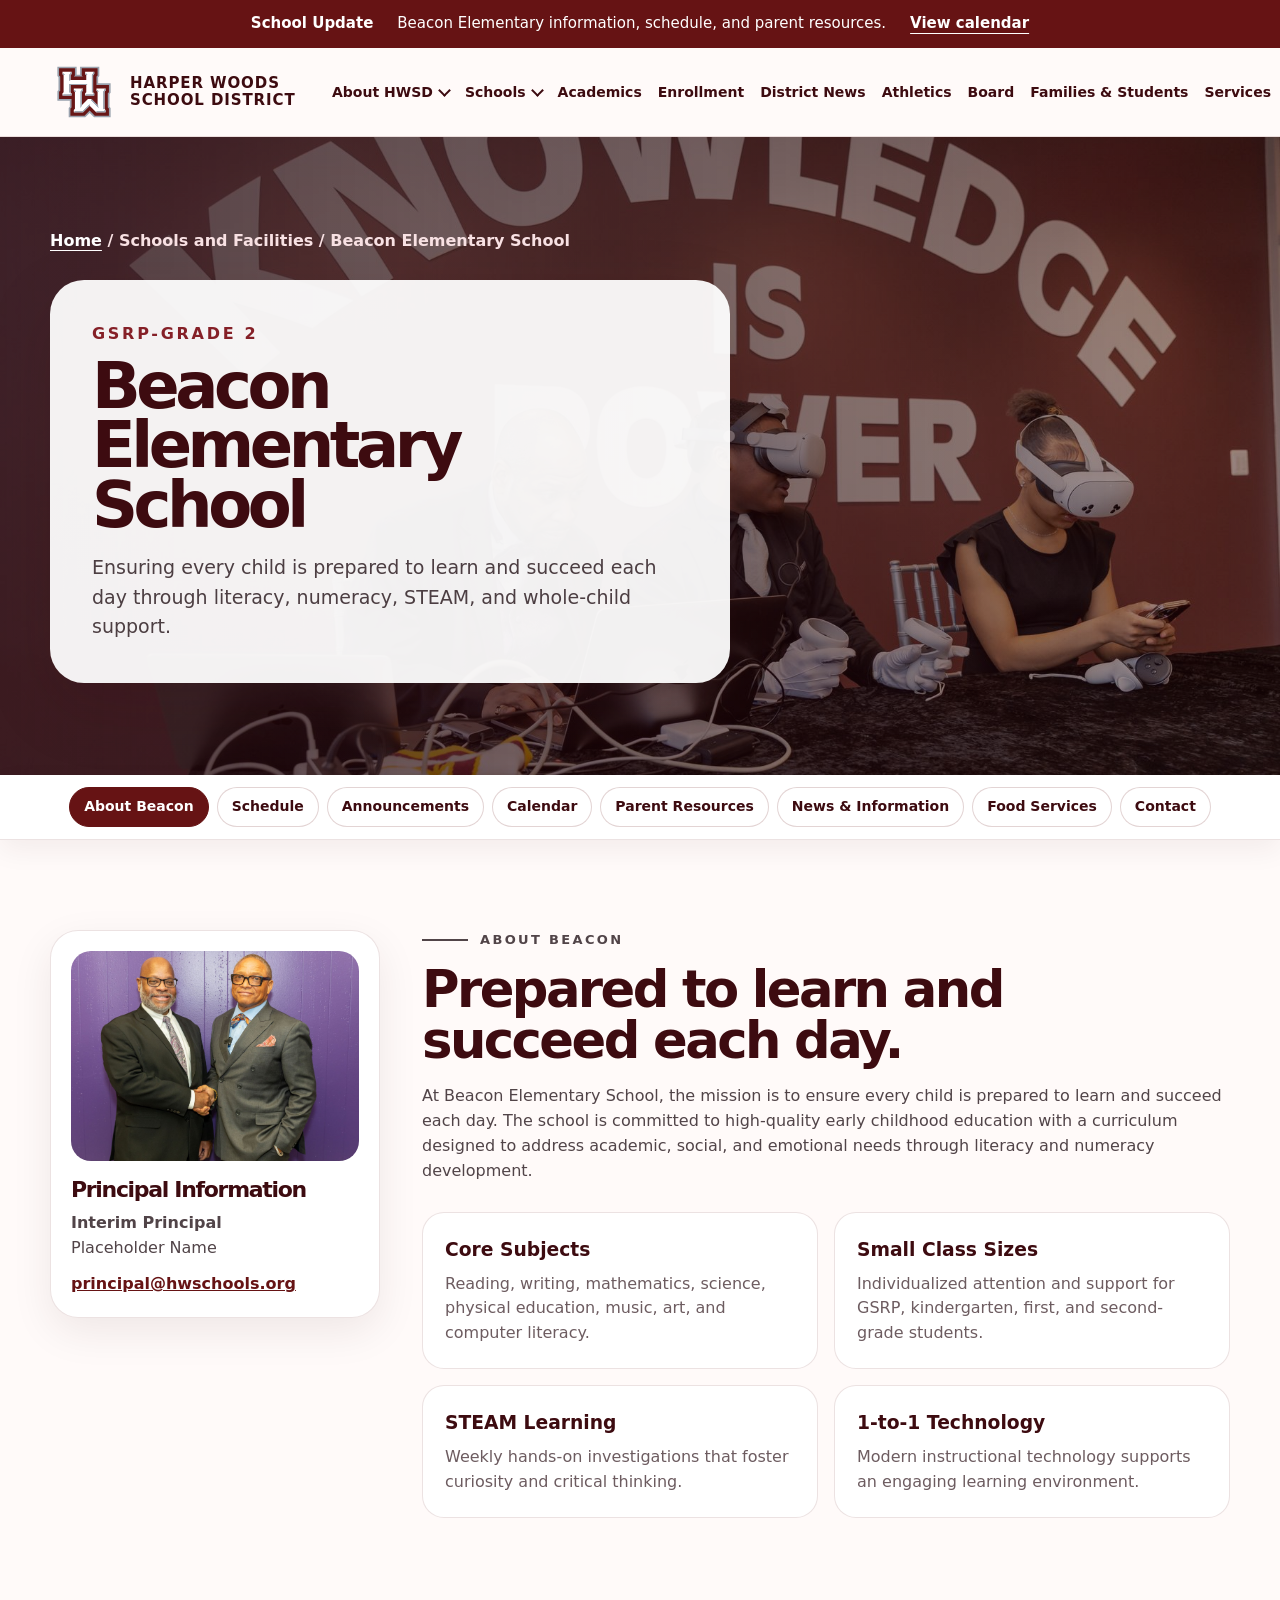
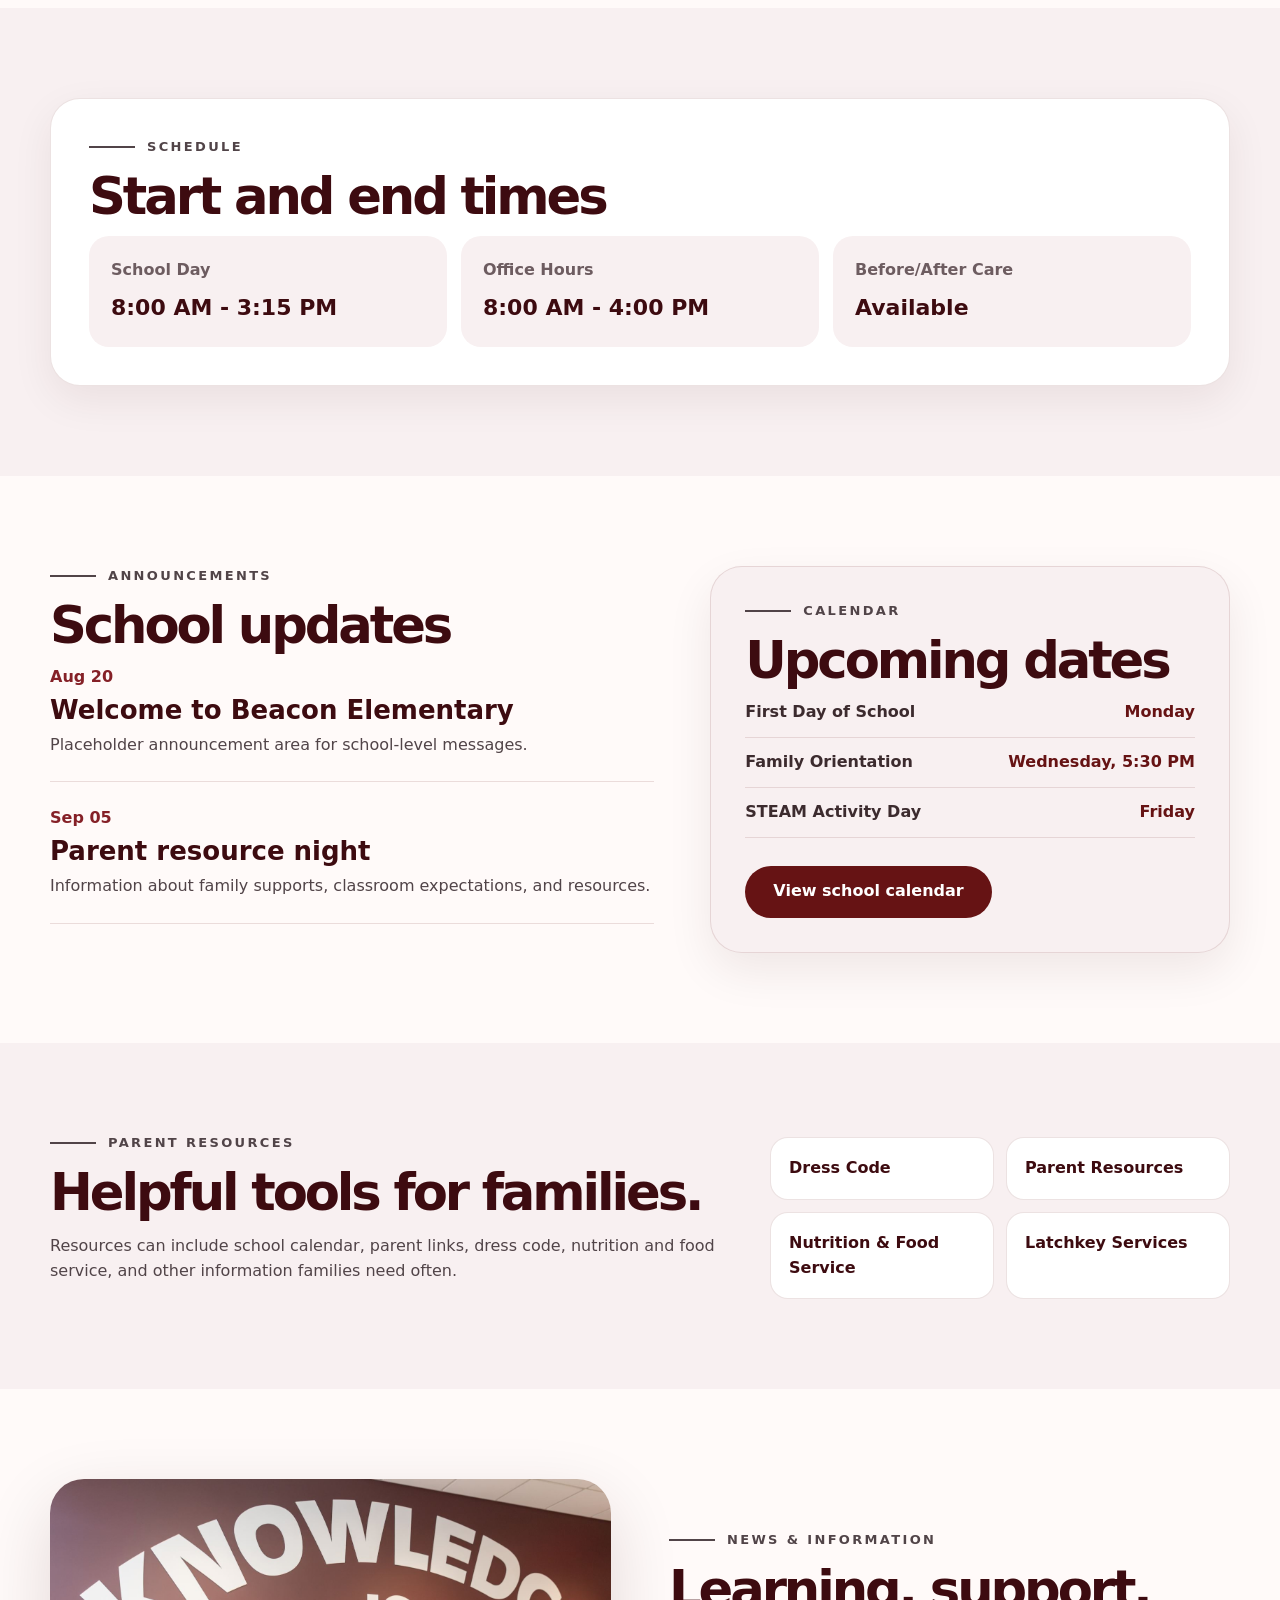
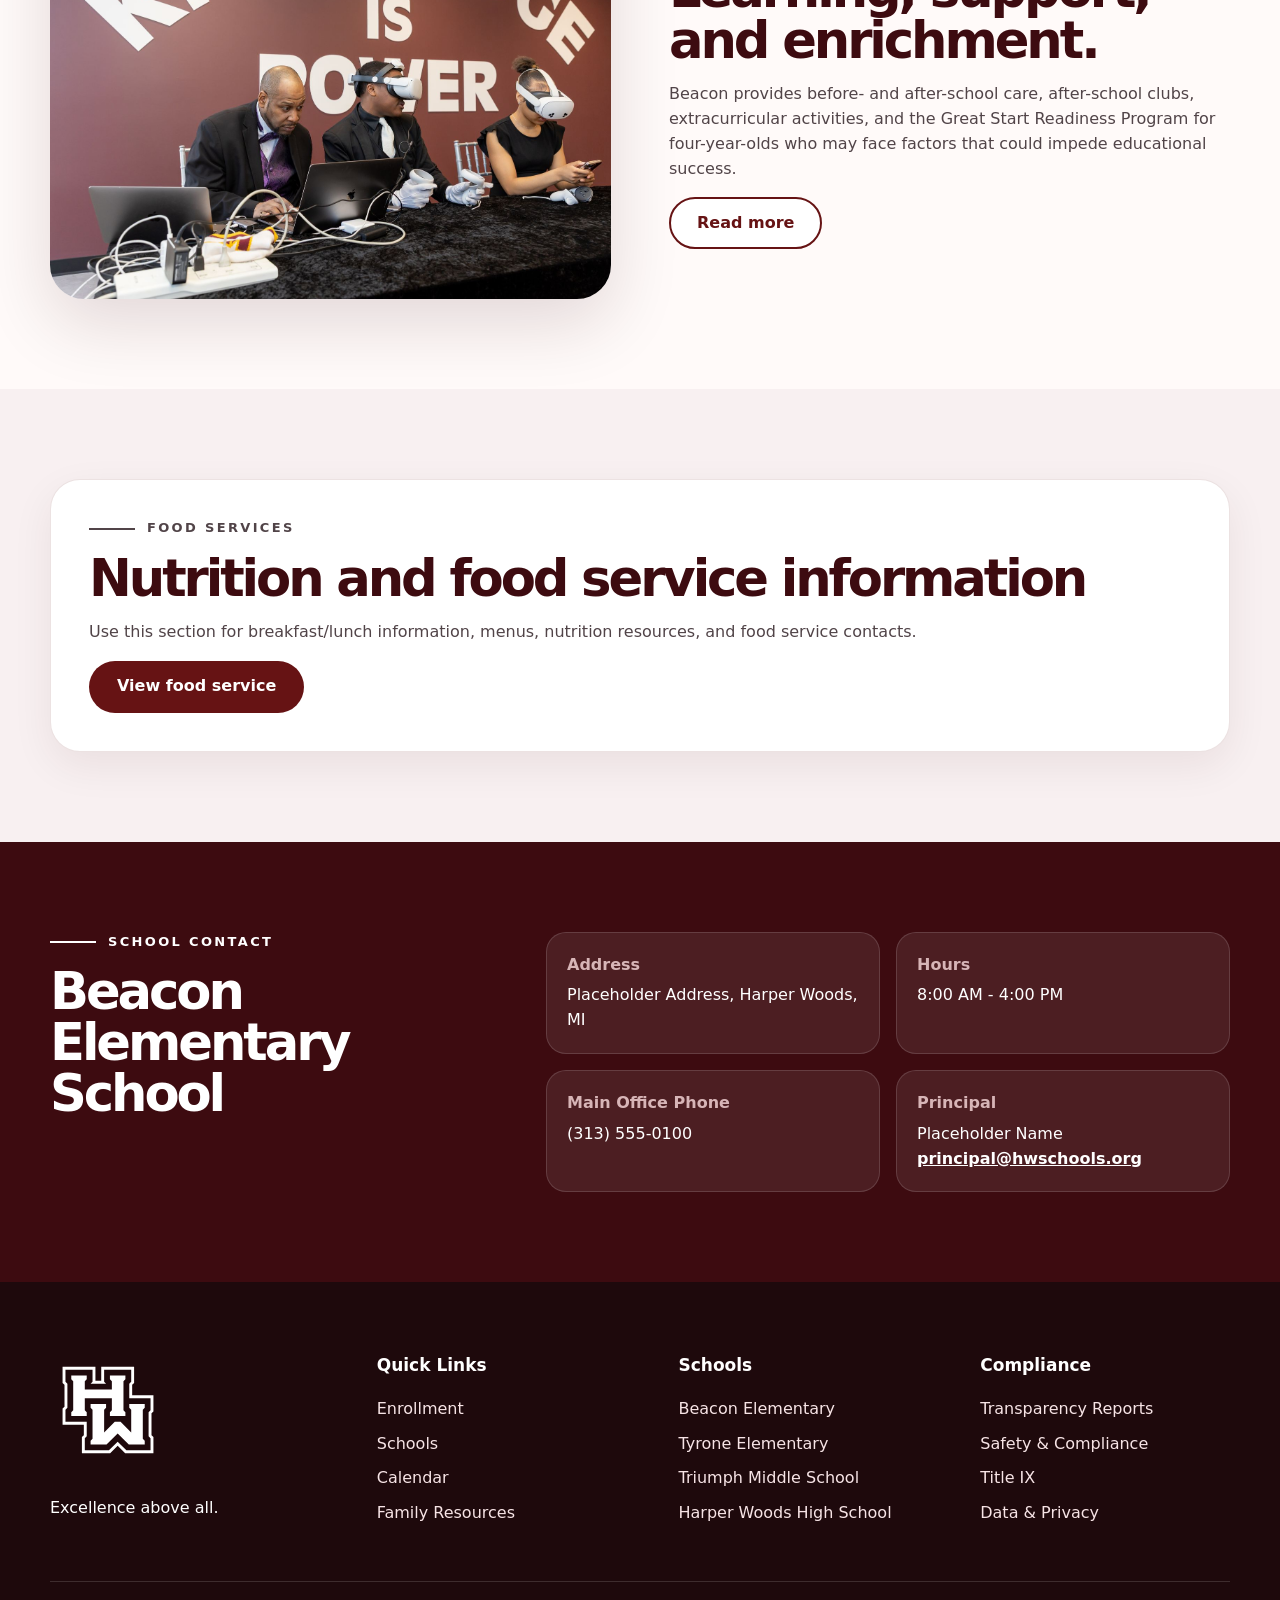
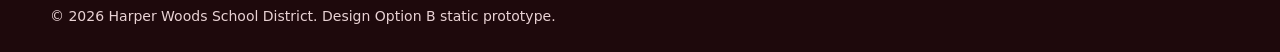
==== school.html @ b2229d59 "Add files via upload" ====
<!doctype html>
<html lang="en">
<head>
  <meta charset="utf-8">
  <meta name="viewport" content="width=device-width, initial-scale=1">
  <title>Beacon Elementary School | Design Option B</title>
  <meta name="description" content="Reusable school detail page design option B for Harper Woods School District.">
  <link rel="stylesheet" href="assets/css/style.css">
</head>
<body>
  <a class="skip-link" href="#main">Skip to content</a>

  <div class="top-strip" role="banner">
    <div class="container top-strip__inner">
      <strong>School Update</strong>
      <span>Beacon Elementary information, schedule, and parent resources.</span>
      <a href="#calendar">View calendar</a>
    </div>
  </div>

  <header class="site-header" data-header>
    <div class="container header-shell">
      <a class="brand" href="index.html" aria-label="Harper Woods School District home">
        <img src="assets/images/hw-logo-full.svg" alt="Harper Woods logo">
        <span>Harper Woods<br>School District</span>
      </a>
      <button class="nav-toggle" type="button" aria-label="Open menu" aria-expanded="false" aria-controls="primary-nav">
        <span></span><span></span><span></span>
      </button>
      <nav class="primary-nav" id="primary-nav" aria-label="Primary navigation">
        <ul>
          <li class="has-menu"><a href="index.html#about">About HWSD <span class="chevron" aria-hidden="true"></span></a></li>
          <li class="has-menu"><a href="index.html#schools">Schools <span class="chevron" aria-hidden="true"></span></a></li>
          <li><a href="index.html#academics">Academics</a></li>
          <li><a href="index.html#enrollment">Enrollment</a></li>
          <li><a href="index.html#news">District News</a></li>
          <li><a href="index.html#student-life">Athletics</a></li>
          <li><a href="index.html#board">Board</a></li>
          <li><a href="index.html#families">Families & Students</a></li>
          <li><a href="index.html#support">Services</a></li>
          <li><a href="index.html#careers">Careers/HR</a></li>
        </ul>
      </nav>
    </div>
  </header>

  <main id="main">
    <section class="school-hero-b">
      <div class="school-hero-b__image" aria-hidden="true"></div>
      <div class="container school-hero-b__content">
        <p class="breadcrumb"><a href="index.html">Home</a> / Schools and Facilities / Beacon Elementary School</p>
        <div class="school-title-card">
          <span>GSRP-Grade 2</span>
          <h1>Beacon Elementary School</h1>
          <p>Ensuring every child is prepared to learn and succeed each day through literacy, numeracy, STEAM, and whole-child support.</p>
        </div>
      </div>
    </section>

    <nav class="school-nav-b" aria-label="Beacon page navigation">
      <div class="container school-nav-b__inner">
        <a class="is-active" href="#about-school">About Beacon</a>
        <a href="#schedule">Schedule</a>
        <a href="#announcements">Announcements</a>
        <a href="#calendar">Calendar</a>
        <a href="#parents">Parent Resources</a>
        <a href="#news-info">News & Information</a>
        <a href="#food">Food Services</a>
        <a href="#contact">Contact</a>
      </div>
    </nav>

    <section class="section" id="about-school">
      <div class="container school-layout">
        <aside class="principal-card">
          <img src="assets/images/leadership-photo.jpg" alt="School leadership placeholder">
          <h2>Principal Information</h2>
          <p><strong>Interim Principal</strong><br>Placeholder Name</p>
          <a href="mailto:principal@hwschools.org">principal@hwschools.org</a>
        </aside>
        <div class="school-content">
          <p class="eyebrow">About Beacon</p>
          <h2>Prepared to learn and succeed each day.</h2>
          <p>At Beacon Elementary School, the mission is to ensure every child is prepared to learn and succeed each day. The school is committed to high-quality early childhood education with a curriculum designed to address academic, social, and emotional needs through literacy and numeracy development.</p>
          <div class="feature-grid compact">
            <article><h3>Core Subjects</h3><p>Reading, writing, mathematics, science, physical education, music, art, and computer literacy.</p></article>
            <article><h3>Small Class Sizes</h3><p>Individualized attention and support for GSRP, kindergarten, first, and second-grade students.</p></article>
            <article><h3>STEAM Learning</h3><p>Weekly hands-on investigations that foster curiosity and critical thinking.</p></article>
            <article><h3>1-to-1 Technology</h3><p>Modern instructional technology supports an engaging learning environment.</p></article>
          </div>
        </div>
      </div>
    </section>

    <section class="section section-tint" id="schedule">
      <div class="container school-section-card">
        <p class="eyebrow">Schedule</p>
        <h2>Start and end times</h2>
        <div class="schedule-grid">
          <article><span>School Day</span><strong>8:00 AM - 3:15 PM</strong></article>
          <article><span>Office Hours</span><strong>8:00 AM - 4:00 PM</strong></article>
          <article><span>Before/After Care</span><strong>Available</strong></article>
        </div>
      </div>
    </section>

    <section class="section" id="announcements">
      <div class="container news-events__grid">
        <div>
          <p class="eyebrow">Announcements</p>
          <h2>School updates</h2>
          <article class="news-item"><time>Aug 20</time><h3>Welcome to Beacon Elementary</h3><p>Placeholder announcement area for school-level messages.</p></article>
          <article class="news-item"><time>Sep 05</time><h3>Parent resource night</h3><p>Information about family supports, classroom expectations, and resources.</p></article>
        </div>
        <div class="event-panel" id="calendar">
          <p class="eyebrow">Calendar</p>
          <h2>Upcoming dates</h2>
          <ul class="event-list">
            <li><span>First Day of School</span><strong>Monday</strong></li>
            <li><span>Family Orientation</span><strong>Wednesday, 5:30 PM</strong></li>
            <li><span>STEAM Activity Day</span><strong>Friday</strong></li>
          </ul>
          <a class="btn btn-primary" href="#">View school calendar</a>
        </div>
      </div>
    </section>

    <section class="section section-tint" id="parents">
      <div class="container split-head">
        <div>
          <p class="eyebrow">Parent Resources</p>
          <h2>Helpful tools for families.</h2>
          <p>Resources can include school calendar, parent links, dress code, nutrition and food service, and other information families need often.</p>
        </div>
        <div class="resource-list">
          <a href="#">Dress Code</a>
          <a href="#">Parent Resources</a>
          <a href="#">Nutrition & Food Service</a>
          <a href="#">Latchkey Services</a>
        </div>
      </div>
    </section>

    <section class="section" id="news-info">
      <div class="container two-col">
        <img class="rounded-img" src="assets/images/knowledge-classroom.jpg" alt="Beacon classroom technology activity">
        <div>
          <p class="eyebrow">News & Information</p>
          <h2>Learning, support, and enrichment.</h2>
          <p>Beacon provides before- and after-school care, after-school clubs, extracurricular activities, and the Great Start Readiness Program for four-year-olds who may face factors that could impede educational success.</p>
          <a class="btn btn-outline" href="#">Read more</a>
        </div>
      </div>
    </section>

    <section class="section section-tint" id="food">
      <div class="container school-section-card">
        <p class="eyebrow">Food Services</p>
        <h2>Nutrition and food service information</h2>
        <p>Use this section for breakfast/lunch information, menus, nutrition resources, and food service contacts.</p>
        <a class="btn btn-primary" href="#">View food service</a>
      </div>
    </section>

    <section class="section contact-band" id="contact">
      <div class="container contact-band__inner">
        <div>
          <p class="eyebrow">School Contact</p>
          <h2>Beacon Elementary School</h2>
        </div>
        <dl class="contact-grid">
          <div><dt>Address</dt><dd>Placeholder Address, Harper Woods, MI</dd></div>
          <div><dt>Hours</dt><dd>8:00 AM - 4:00 PM</dd></div>
          <div><dt>Main Office Phone</dt><dd>(313) 555-0100</dd></div>
          <div><dt>Principal</dt><dd>Placeholder Name<br><a href="mailto:principal@hwschools.org">principal@hwschools.org</a></dd></div>
        </dl>
      </div>
    </section>
  </main>

  <footer class="site-footer" id="footer">
    <div class="container footer-grid">
      <div>
        <img src="assets/images/hw-logo-white.svg" alt="Harper Woods logo">
        <p>Excellence above all.</p>
      </div>
      <nav aria-label="Footer quick links"><h2>Quick Links</h2><a href="index.html#enrollment">Enrollment</a><a href="index.html#schools">Schools</a><a href="index.html#events">Calendar</a><a href="index.html#families">Family Resources</a></nav>
      <nav aria-label="Footer schools"><h2>Schools</h2><a href="school.html">Beacon Elementary</a><a href="school.html">Tyrone Elementary</a><a href="school.html">Triumph Middle School</a><a href="school.html">Harper Woods High School</a></nav>
      <nav aria-label="Footer compliance"><h2>Compliance</h2><a href="#">Transparency Reports</a><a href="#">Safety & Compliance</a><a href="#">Title IX</a><a href="#">Data & Privacy</a></nav>
    </div>
    <div class="container footer-bottom">© 2026 Harper Woods School District. Design Option B static prototype.</div>
  </footer>

  <script src="assets/js/main.js"></script>
</body>
</html>
---- assets/css/style.css ----
:root{
  --maroon:#661314;
  --maroon-dark:#3d0b10;
  --maroon-deep:#25080b;
  --accent:#852027;
  --blush:#f8f0f1;
  --blush-2:#f1e3e5;
  --rose:#d7b5b7;
  --muted:#6d5c60;
  --gray:#9aa1ad;
  --ink:#251316;
  --white:#fff;
  --shadow:0 24px 70px rgba(53, 10, 16, .14);
  --radius:28px;
  --container:1180px;
  --header-offset:104px;
}
*{box-sizing:border-box}
html{scroll-behavior:smooth;scroll-padding-top:var(--header-offset)}
body{margin:0;font-family:Inter, ui-sans-serif, system-ui, -apple-system, BlinkMacSystemFont, "Segoe UI", Arial, sans-serif;color:var(--ink);background:#fffaf9;line-height:1.55;overflow-x:hidden}
img{max-width:100%;display:block}a{color:inherit}button,a{touch-action:manipulation}.container{width:min(var(--container), calc(100% - 40px));margin-inline:auto}.skip-link{position:absolute;top:-100px;left:20px;z-index:999;background:var(--maroon);color:#fff;padding:12px 18px;border-radius:999px}.skip-link:focus{top:16px}.top-strip{background:var(--maroon);color:#fff;font-size:15px}.top-strip__inner{min-height:48px;display:flex;align-items:center;justify-content:center;gap:24px;flex-wrap:wrap;text-align:center}.top-strip a{font-weight:800;text-underline-offset:5px}.site-header{position:sticky;top:0;z-index:100;background:rgba(255,250,249,.96);backdrop-filter:blur(16px);border-bottom:1px solid rgba(102,19,20,.12)}.header-shell{min-height:88px;display:flex;align-items:center;gap:22px}.brand{display:flex;align-items:center;gap:12px;text-decoration:none;min-width:260px;flex:0 0 auto}.brand img{width:68px;height:auto}.brand span{text-transform:uppercase;letter-spacing:.06em;font-size:15px;line-height:1.15;font-weight:900;color:var(--maroon-dark)}.primary-nav{margin-left:auto;min-width:0}.primary-nav ul{list-style:none;margin:0;padding:0;display:flex;align-items:center;gap:16px}.primary-nav a{display:flex;align-items:center;gap:7px;text-decoration:none;font-weight:850;font-size:14px;line-height:1;color:var(--maroon-dark);white-space:nowrap;padding:16px 0}.primary-nav a:hover,.primary-nav a:focus{color:var(--accent)}.has-menu{position:relative}.chevron{width:9px;height:9px;border-right:2px solid currentColor;border-bottom:2px solid currentColor;transform:rotate(45deg);margin-top:-4px;transition:.2s ease}.has-menu:hover .chevron,.has-menu:focus-within .chevron{transform:rotate(225deg);margin-top:3px}.dropdown{position:absolute;top:100%;left:-16px;min-width:230px;background:#fff;border:1px solid rgba(102,19,20,.12);box-shadow:var(--shadow);border-radius:18px;padding:12px;display:grid!important;gap:2px;opacity:0;visibility:hidden;transform:translateY(8px);transition:.18s ease}.dropdown--wide{min-width:310px}.dropdown a{padding:12px 14px;border-radius:12px;font-size:14px}.dropdown a:hover,.dropdown a:focus{background:var(--blush)}.has-menu:hover .dropdown,.has-menu:focus-within .dropdown{opacity:1;visibility:visible;transform:translateY(0)}.nav-toggle{display:none;margin-left:auto;width:56px;height:56px;border:0;border-radius:18px;background:var(--maroon);align-items:center;justify-content:center;flex-direction:column;gap:5px;cursor:pointer}.nav-toggle span{width:24px;height:3px;background:#fff;border-radius:9px;transition:.2s ease}.nav-toggle.is-open span:nth-child(1){transform:translateY(8px) rotate(45deg)}.nav-toggle.is-open span:nth-child(2){opacity:0}.nav-toggle.is-open span:nth-child(3){transform:translateY(-8px) rotate(-45deg)}

.hero-b{position:relative;overflow:hidden;background:radial-gradient(circle at 15% 15%, #fff 0 20%, var(--blush) 21% 55%, #fffaf9 56%)}.hero-home{padding:86px 0 78px}.hero-b__grid{display:grid;grid-template-columns:minmax(0, .95fr) minmax(420px, 1.05fr);gap:58px;align-items:center}.hero-b__content{position:relative;z-index:2}.eyebrow{display:flex;align-items:center;gap:12px;margin:0 0 14px;color:var(--accent);font-size:13px;letter-spacing:.18em;text-transform:uppercase;font-weight:850}.eyebrow:before{content:"";width:46px;height:2px;background:currentColor}.eyebrow-light{color:#fff}.hero-b h1,.section h2,.school-title-card h1{margin:0 0 18px;font-size:clamp(46px, 7vw, 92px);line-height:.93;letter-spacing:-.07em;color:var(--maroon-dark)}.hero-b p{font-size:clamp(18px, 2vw, 23px);max-width:680px;color:#514448;margin:0 0 30px}.button-row{display:flex;align-items:center;gap:14px;flex-wrap:wrap}.btn{display:inline-flex;align-items:center;justify-content:center;min-height:52px;padding:0 26px;border-radius:999px;text-decoration:none;font-weight:900;border:2px solid transparent}.btn-primary{background:var(--maroon);color:#fff}.btn-primary:hover,.btn-primary:focus{background:var(--maroon-dark)}.btn-outline{border-color:var(--maroon);color:var(--maroon);background:#fff}.btn-outline:hover,.btn-outline:focus{background:var(--blush)}.btn-ghost{border-color:rgba(102,19,20,.25);color:var(--maroon);background:rgba(255,255,255,.65)}.btn-light{background:#fff;color:var(--maroon)}.btn-outline-light{border-color:rgba(255,255,255,.6);color:#fff}.hero-collage{position:relative;min-height:520px}.hero-collage__main{width:88%;height:500px;object-fit:cover;border-radius:44px;box-shadow:var(--shadow);margin-left:auto}.hero-collage__small{position:absolute;width:230px;height:170px;object-fit:cover;border-radius:28px;border:10px solid #fff;box-shadow:var(--shadow);left:0;bottom:40px}.hero-stat{position:absolute;right:18px;bottom:18px;background:var(--maroon);color:#fff;border-radius:26px;padding:20px 24px;box-shadow:var(--shadow);min-width:150px}.hero-stat strong{display:block;font-size:46px;line-height:1}.hero-stat span{display:block;font-size:14px;font-weight:800}.quick-panel{margin-top:-32px;position:relative;z-index:4}.quick-panel__grid{display:grid;grid-template-columns:repeat(4,1fr);gap:14px}.quick-panel a{background:#fff;border:1px solid rgba(102,19,20,.12);border-radius:24px;padding:22px;text-decoration:none;box-shadow:0 18px 48px rgba(53,10,16,.1);transition:.18s ease}.quick-panel a:hover,.quick-panel a:focus{transform:translateY(-4px);border-color:var(--rose)}.quick-panel span{display:block;color:var(--accent);font-weight:900;margin-bottom:8px}.quick-panel strong{display:block;font-size:19px;color:var(--maroon-dark)}.quick-panel small{display:block;color:var(--muted);font-weight:750;margin-top:2px}.section{padding:90px 0}.section-tint{background:var(--blush)}.section-deep{background:#fffaf9;padding:50px 0}.section-head{margin-bottom:34px}.section-head h2,.section h2{font-size:clamp(36px, 4vw, 60px);line-height:1;letter-spacing:-.06em;color:var(--maroon-dark);margin:0 0 14px}.section-head p:not(.eyebrow),.section p{color:#514448}.split-head{display:flex;align-items:end;justify-content:space-between;gap:26px}.text-link{font-weight:900;color:var(--maroon);text-underline-offset:6px}.two-col{display:grid;grid-template-columns:1fr 1fr;gap:58px;align-items:center}.two-col--text-first{grid-template-columns:1.05fr .95fr}.mission-stack{display:grid;gap:14px}.mission-stack article{background:#fff;border:1px solid rgba(102,19,20,.12);border-radius:24px;padding:24px;box-shadow:0 12px 34px rgba(53,10,16,.07)}.mission-stack strong{display:block;color:var(--maroon);font-size:28px}.mission-stack span{display:block;color:var(--muted);font-weight:700}.school-mosaic{display:grid;grid-template-columns:repeat(4,1fr);gap:18px}.school-tile{background:#fff;border-radius:28px;overflow:hidden;text-decoration:none;box-shadow:0 18px 46px rgba(53,10,16,.1);border:1px solid rgba(102,19,20,.08);min-height:100%;transition:.18s ease}.school-tile:hover,.school-tile:focus{transform:translateY(-5px)}.school-tile img{height:190px;width:100%;object-fit:cover}.school-tile--large{grid-column:span 2;grid-row:span 2}.school-tile--large img{height:430px}.school-tile span,.program-feature span{display:block;margin:24px 24px 6px;color:var(--accent);text-transform:uppercase;letter-spacing:.16em;font-size:12px;font-weight:900}.school-tile h3{margin:0 24px 10px;color:var(--maroon-dark);font-size:22px;line-height:1.05}.school-tile p{margin:0 24px 26px;color:#514448}.program-board{display:grid;grid-template-columns:.9fr 1.1fr;gap:24px}.program-feature{background:var(--maroon-dark);color:#fff;border-radius:32px;overflow:hidden;display:grid;grid-template-columns:1fr}.program-feature img{height:270px;width:100%;object-fit:cover}.program-feature div{padding:28px}.program-feature span{margin:0 0 8px;color:var(--rose)}.program-feature h3{font-size:32px;line-height:1;margin:0 0 12px}.program-feature p{color:#f6e6e7;margin:0}.program-list{display:grid;grid-template-columns:repeat(2,1fr);gap:14px}.program-list article{padding:22px;border:1px solid rgba(102,19,20,.12);border-radius:22px;background:#fff}.program-list strong{display:block;color:var(--maroon);font-size:20px;margin-bottom:6px}.program-list span{display:block;color:var(--muted);font-weight:650}.enrollment-card{background:linear-gradient(135deg,var(--maroon),#7e1219);border-radius:34px;color:#fff;padding:52px;display:flex;align-items:center;justify-content:space-between;gap:28px;overflow:hidden;position:relative}.enrollment-card:after{content:"";position:absolute;right:-80px;bottom:-100px;width:260px;height:260px;border-radius:50%;background:rgba(255,255,255,.12)}.enrollment-card h2{color:#fff;margin-bottom:12px}.enrollment-card p{color:#f8e9ea;margin:0;max-width:770px}.cards-four{display:grid;grid-template-columns:repeat(4,1fr);gap:16px}.cards-four article{padding:26px;background:#fff;border:1px solid rgba(102,19,20,.12);border-radius:24px;box-shadow:0 12px 38px rgba(53,10,16,.07)}.cards-four span{color:var(--accent);font-weight:900}.cards-four h3{color:var(--maroon-dark);font-size:23px;margin:12px 0 8px}.cards-four p{margin:0;color:var(--muted)}.news-events__grid{display:grid;grid-template-columns:1fr .86fr;gap:56px;align-items:start}.news-item{border-bottom:1px solid rgba(102,19,20,.13);padding:0 0 24px;margin:0 0 24px}.news-item time{font-weight:900;color:var(--accent)}.news-item h3{margin:6px 0 8px;color:var(--maroon-dark);font-size:26px;line-height:1.1}.news-item p{margin:0}.event-panel{background:var(--blush);border:1px solid rgba(102,19,20,.12);border-radius:32px;padding:34px;box-shadow:0 18px 46px rgba(53,10,16,.08)}.event-list{list-style:none;margin:0 0 28px;padding:0;display:grid;gap:12px}.event-list li{display:grid;grid-template-columns:1fr auto;gap:18px;align-items:center;border-bottom:1px solid rgba(102,19,20,.12);padding:0 0 12px}.event-list span{font-weight:800;color:#3c2b2e}.event-list strong{color:var(--maroon);text-align:right}.rounded-img{border-radius:34px;box-shadow:var(--shadow);width:100%;height:420px;object-fit:cover}.utility-grid{display:grid;grid-template-columns:repeat(4,1fr);gap:16px}.utility-grid article{background:var(--blush);border:1px solid rgba(102,19,20,.12);border-radius:24px;padding:25px}.utility-grid h3{font-size:22px;color:var(--maroon-dark);margin:0 0 10px}.utility-grid p{margin:0 0 16px;color:var(--muted)}.utility-grid a{font-weight:900;color:var(--maroon)}

.school-hero-b{position:relative;min-height:520px;background:var(--maroon-dark);overflow:hidden}.school-hero-b__image{position:absolute;inset:0;background:linear-gradient(90deg,rgba(36,7,11,.78),rgba(36,7,11,.42)),url('../images/knowledge-classroom.jpg') center/cover}.school-hero-b__content{position:relative;z-index:2;padding:92px 0}.breadcrumb{color:#f8e1e3;font-weight:800;margin:0 0 26px}.breadcrumb a{color:#fff;text-underline-offset:4px}.school-title-card{max-width:680px;background:rgba(255,255,255,.94);border-radius:34px;padding:42px;box-shadow:var(--shadow)}.school-title-card span{display:block;color:var(--accent);font-weight:900;text-transform:uppercase;letter-spacing:.17em;margin-bottom:10px}.school-title-card h1{font-size:clamp(42px,5vw,70px);color:var(--maroon-dark)}.school-title-card p{font-size:19px;margin:0;color:#4c3e42}.school-nav-b{position:sticky;top:88px;z-index:80;background:#fff;border-bottom:1px solid rgba(102,19,20,.12);box-shadow:0 10px 28px rgba(53,10,16,.06)}.school-nav-b__inner{display:flex;align-items:center;justify-content:center;gap:10px;flex-wrap:wrap;overflow:visible;padding:12px 0}.school-nav-b a{flex:0 0 auto;text-decoration:none;border:1px solid rgba(102,19,20,.18);border-radius:999px;padding:12px 18px;font-weight:900;color:var(--maroon-dark);background:#fff;line-height:1.1}.school-nav-b a.is-active{background:var(--maroon);color:#fff;border-color:var(--maroon)}.school-content > section,.school-section-card{scroll-margin-top:170px}main section[id]{scroll-margin-top:170px}.school-layout{display:grid;grid-template-columns:330px minmax(0,1fr);gap:42px;align-items:start}.principal-card{position:sticky;top:160px;background:#fff;border:1px solid rgba(102,19,20,.12);border-radius:28px;padding:20px;box-shadow:0 14px 42px rgba(53,10,16,.08)}.principal-card img{border-radius:20px;height:210px;width:100%;object-fit:cover;margin-bottom:18px}.principal-card h2{font-size:22px;margin:0 0 10px;color:var(--maroon-dark)}.principal-card p{margin:0 0 12px}.principal-card a{font-weight:900;color:var(--maroon)}.school-content h2{font-size:clamp(36px,4vw,58px);line-height:1;margin:0 0 18px;color:var(--maroon-dark);letter-spacing:-.05em}.feature-grid{display:grid;grid-template-columns:repeat(2,1fr);gap:16px;margin-top:28px}.feature-grid article{background:#fff;border:1px solid rgba(102,19,20,.12);border-radius:22px;padding:22px}.feature-grid h3{margin:0 0 8px;color:var(--maroon-dark)}.feature-grid p{margin:0;color:var(--muted)}.school-section-card{background:#fff;border:1px solid rgba(102,19,20,.12);border-radius:30px;padding:38px;box-shadow:0 14px 42px rgba(53,10,16,.07)}.schedule-grid{display:grid;grid-template-columns:repeat(3,1fr);gap:14px}.schedule-grid article{background:var(--blush);border-radius:20px;padding:22px}.schedule-grid span{display:block;color:var(--muted);font-weight:800}.schedule-grid strong{display:block;color:var(--maroon-dark);font-size:22px;margin-top:8px}.resource-list{display:grid;grid-template-columns:repeat(2,1fr);gap:12px;min-width:min(460px,100%)}.resource-list a{background:#fff;border:1px solid rgba(102,19,20,.12);padding:18px;border-radius:18px;text-decoration:none;font-weight:900;color:var(--maroon-dark)}.contact-band{background:var(--maroon-dark);color:#fff}.contact-band .eyebrow,.contact-band h2{color:#fff}.contact-band__inner{display:grid;grid-template-columns:.8fr 1.2fr;gap:40px;align-items:start}.contact-grid{display:grid;grid-template-columns:repeat(2,1fr);gap:16px;margin:0}.contact-grid div{background:rgba(255,255,255,.08);border:1px solid rgba(255,255,255,.14);border-radius:20px;padding:20px}.contact-grid dt{font-weight:900;color:var(--rose);margin-bottom:6px}.contact-grid dd{margin:0}.contact-grid a{color:#fff;font-weight:900}

.site-footer{background:#1e090c;color:#fff;padding:70px 0 24px}.footer-grid{display:grid;grid-template-columns:1.1fr repeat(3,1fr);gap:52px}.footer-grid img{width:116px;margin-bottom:28px}.footer-grid h2{font-size:17px;margin:0 0 18px}.footer-grid a{display:block;color:#f7e4e6;text-decoration:none;margin:10px 0}.footer-grid a:hover,.footer-grid a:focus{text-decoration:underline}.footer-bottom{border-top:1px solid rgba(255,255,255,.14);margin-top:44px;padding-top:24px;color:#e9d2d4;font-size:14px}

.reveal{animation:rise .55s ease both}@keyframes rise{from{opacity:0;transform:translateY(16px)}to{opacity:1;transform:none}}


@media (min-width:901px) and (max-width:1360px){
  .school-nav-b__inner{gap:8px}
  .school-nav-b a{padding:11px 14px;font-size:14px}
}

@media (max-width:1260px){
  .header-shell{min-height:82px}.brand{min-width:0}.primary-nav{display:none;position:absolute;top:100%;left:0;right:0;background:#fff;border-bottom:1px solid rgba(102,19,20,.12);box-shadow:0 18px 40px rgba(53,10,16,.12)}.primary-nav.is-open{display:block}.primary-nav ul{width:min(var(--container),calc(100% - 40px));margin:0 auto;padding:16px 0 24px;display:grid;grid-template-columns:repeat(2,1fr);gap:6px}.primary-nav a{padding:15px 12px;border-radius:14px}.primary-nav a:hover,.primary-nav a:focus{background:var(--blush)}.dropdown{position:static;opacity:1;visibility:visible;transform:none;box-shadow:none;border:0;background:transparent;min-width:0;padding:0 0 0 12px}.nav-toggle{display:flex}.has-menu:hover .dropdown,.has-menu:focus-within .dropdown{transform:none}.chevron{display:none}.hero-b__grid{grid-template-columns:1fr;gap:36px}.hero-collage{min-height:auto}.hero-collage__main{width:100%;height:420px}.hero-collage__small{display:none}.hero-stat{right:18px;bottom:18px}.school-mosaic{grid-template-columns:repeat(3,1fr)}.school-tile--large{grid-column:span 2;grid-row:auto}.school-tile--large img{height:260px}.program-board,.news-events__grid,.school-layout,.contact-band__inner{grid-template-columns:1fr}.principal-card{position:static}.footer-grid{grid-template-columns:repeat(2,1fr)}}
@media (max-width:900px){
  :root{--header-offset:92px}.container{width:min(100% - 28px,var(--container))}.top-strip__inner{gap:10px;font-size:14px;padding:8px 0}.brand img{width:56px}.brand span{font-size:13px}.hero-home{padding:58px 0}.hero-b h1{font-size:58px}.hero-collage__main{height:330px;border-radius:30px}.quick-panel{margin-top:0;padding-top:18px}.quick-panel__grid,.cards-four,.utility-grid{grid-template-columns:repeat(2,1fr)}.section{padding:64px 0}.two-col,.two-col--text-first{grid-template-columns:1fr}.school-mosaic{grid-template-columns:repeat(2,1fr)}.program-list,.feature-grid,.schedule-grid,.contact-grid{grid-template-columns:1fr}.enrollment-card{display:block;padding:34px}.enrollment-card .button-row{margin-top:24px}.split-head{display:block}.resource-list{margin-top:20px}.school-nav-b{position:static;top:auto}.school-nav-b__inner{overflow:visible;display:grid;grid-template-columns:1fr;gap:10px;padding:18px 14px}.school-nav-b a{text-align:center;border-radius:999px;padding:18px 20px}.school-nav-b a:not(:first-child){background:#fff;color:var(--maroon-dark);border-color:rgba(102,19,20,.18)}.school-nav-b a:first-child{background:var(--maroon);color:#fff;border-color:var(--maroon)}main section[id],.school-content > section,.school-section-card{scroll-margin-top:100px}.school-title-card{padding:30px}.school-hero-b__content{padding:60px 0}.rounded-img{height:320px}.footer-grid{grid-template-columns:1fr}}
@media (max-width:580px){
  .primary-nav ul{grid-template-columns:1fr}.header-shell{min-height:78px}.hero-b h1{font-size:46px}.section h2,.section-head h2{font-size:38px}.button-row{align-items:stretch}.btn{width:100%}.quick-panel__grid,.school-mosaic,.cards-four,.utility-grid{grid-template-columns:1fr}.school-tile--large{grid-column:auto}.school-tile img,.school-tile--large img{height:220px}.program-board{display:block}.program-list{margin-top:16px}.news-events__grid{gap:26px}.event-list li{grid-template-columns:1fr}.event-list strong{text-align:left}.hero-stat{position:static;margin-top:14px}.school-nav-b__inner{padding-left:10px;padding-right:10px}.contact-grid{grid-template-columns:1fr}}
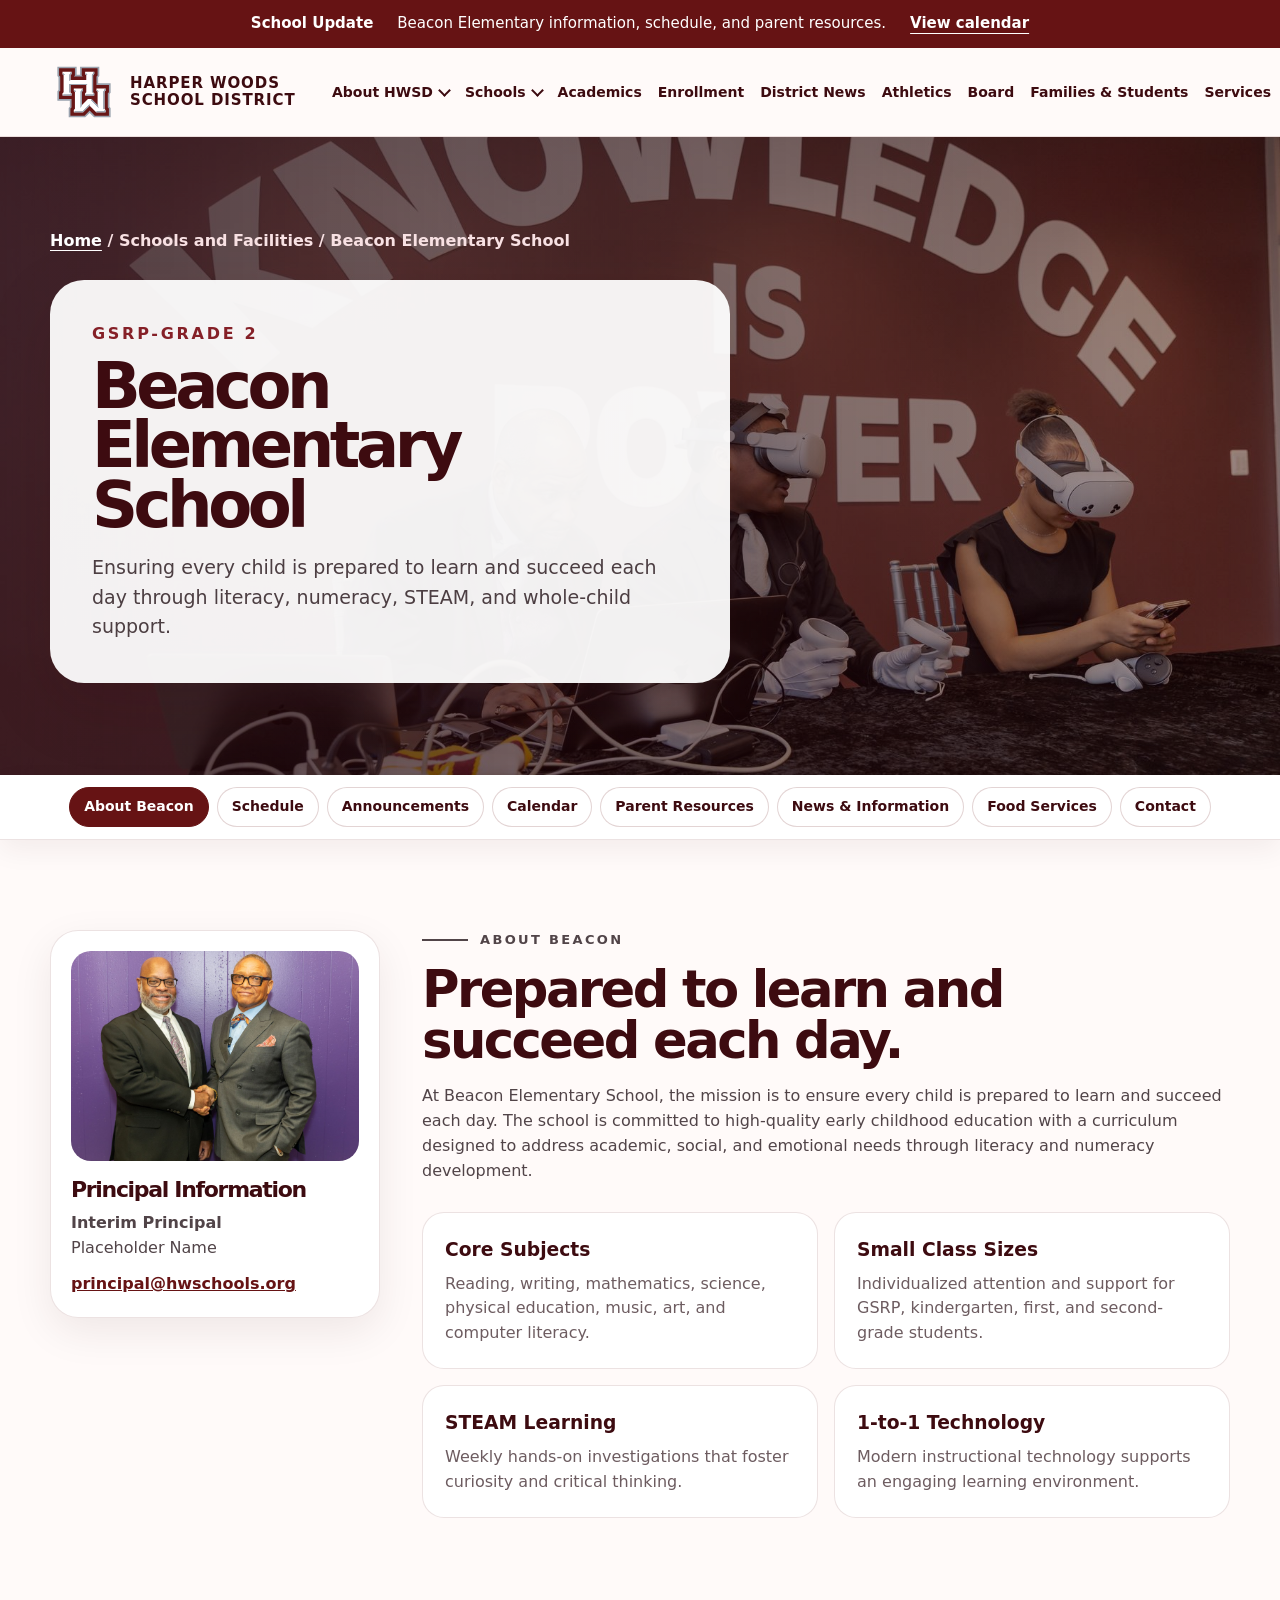
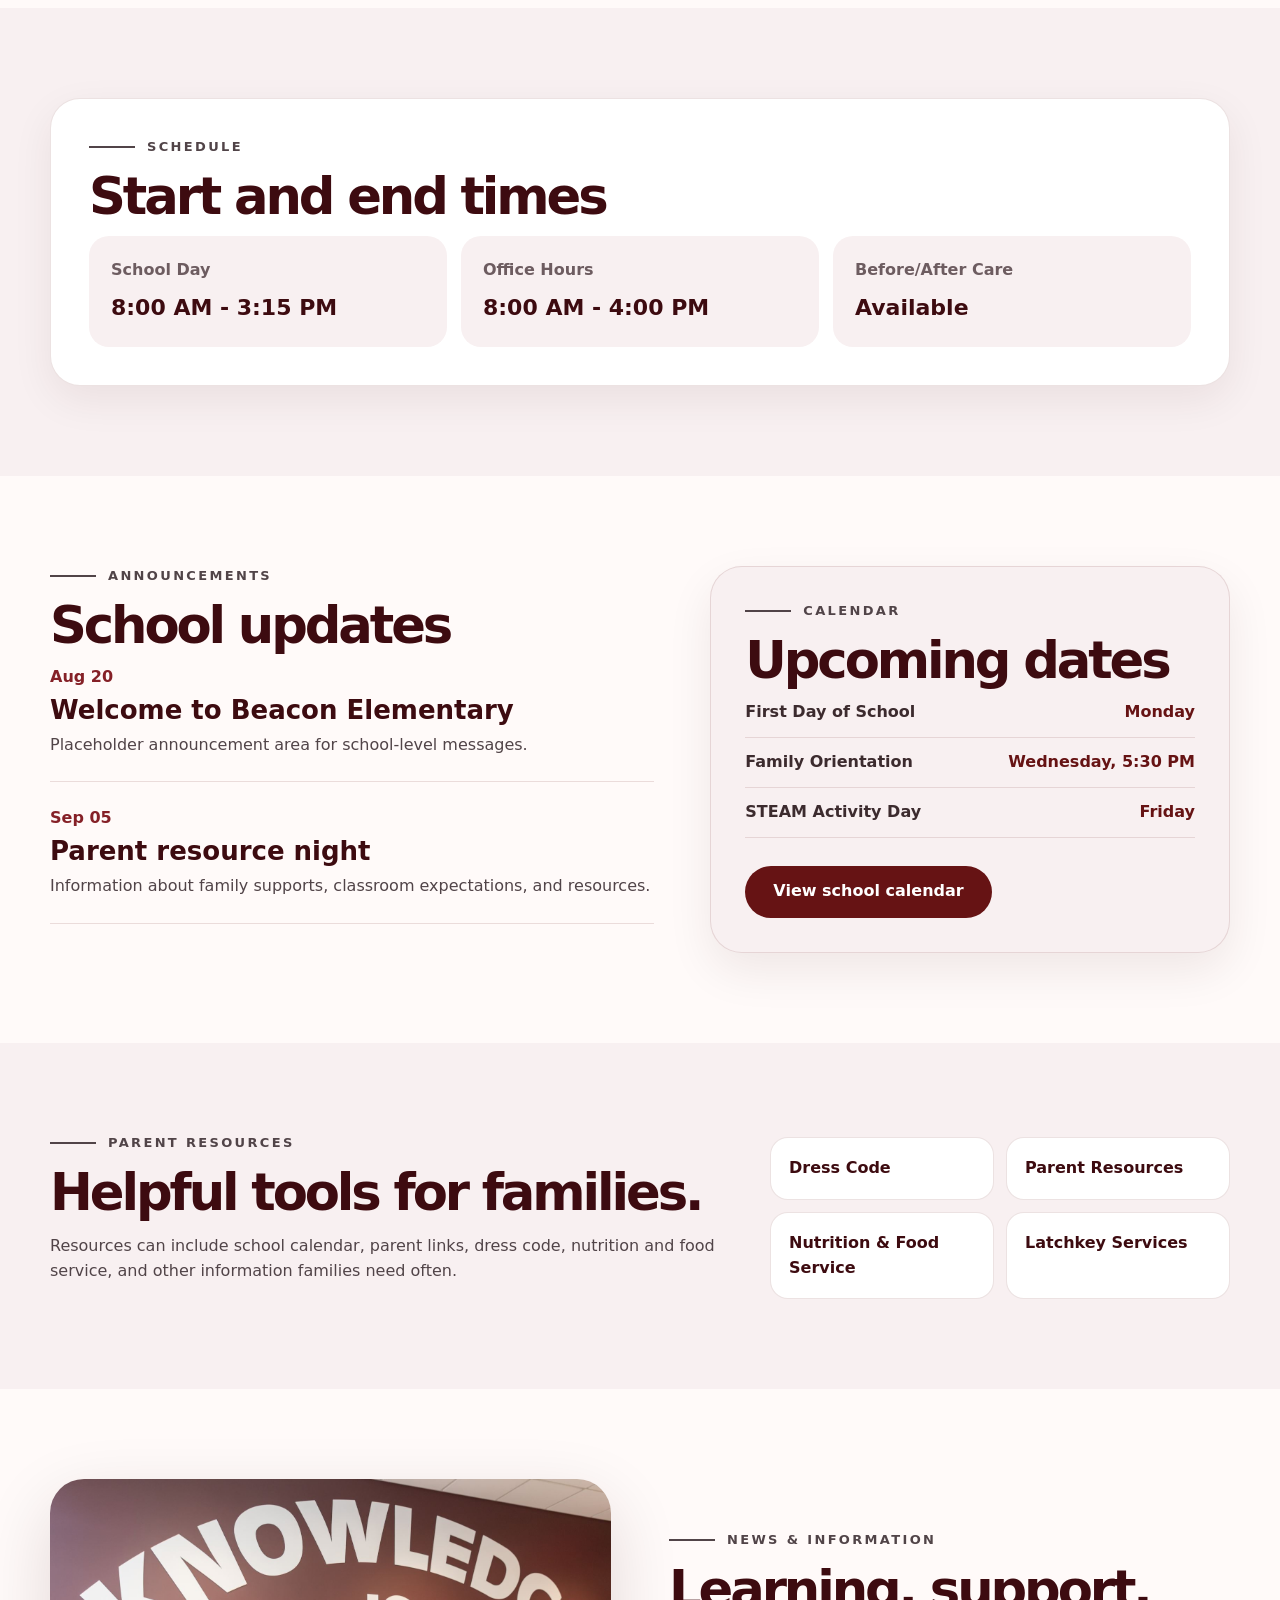
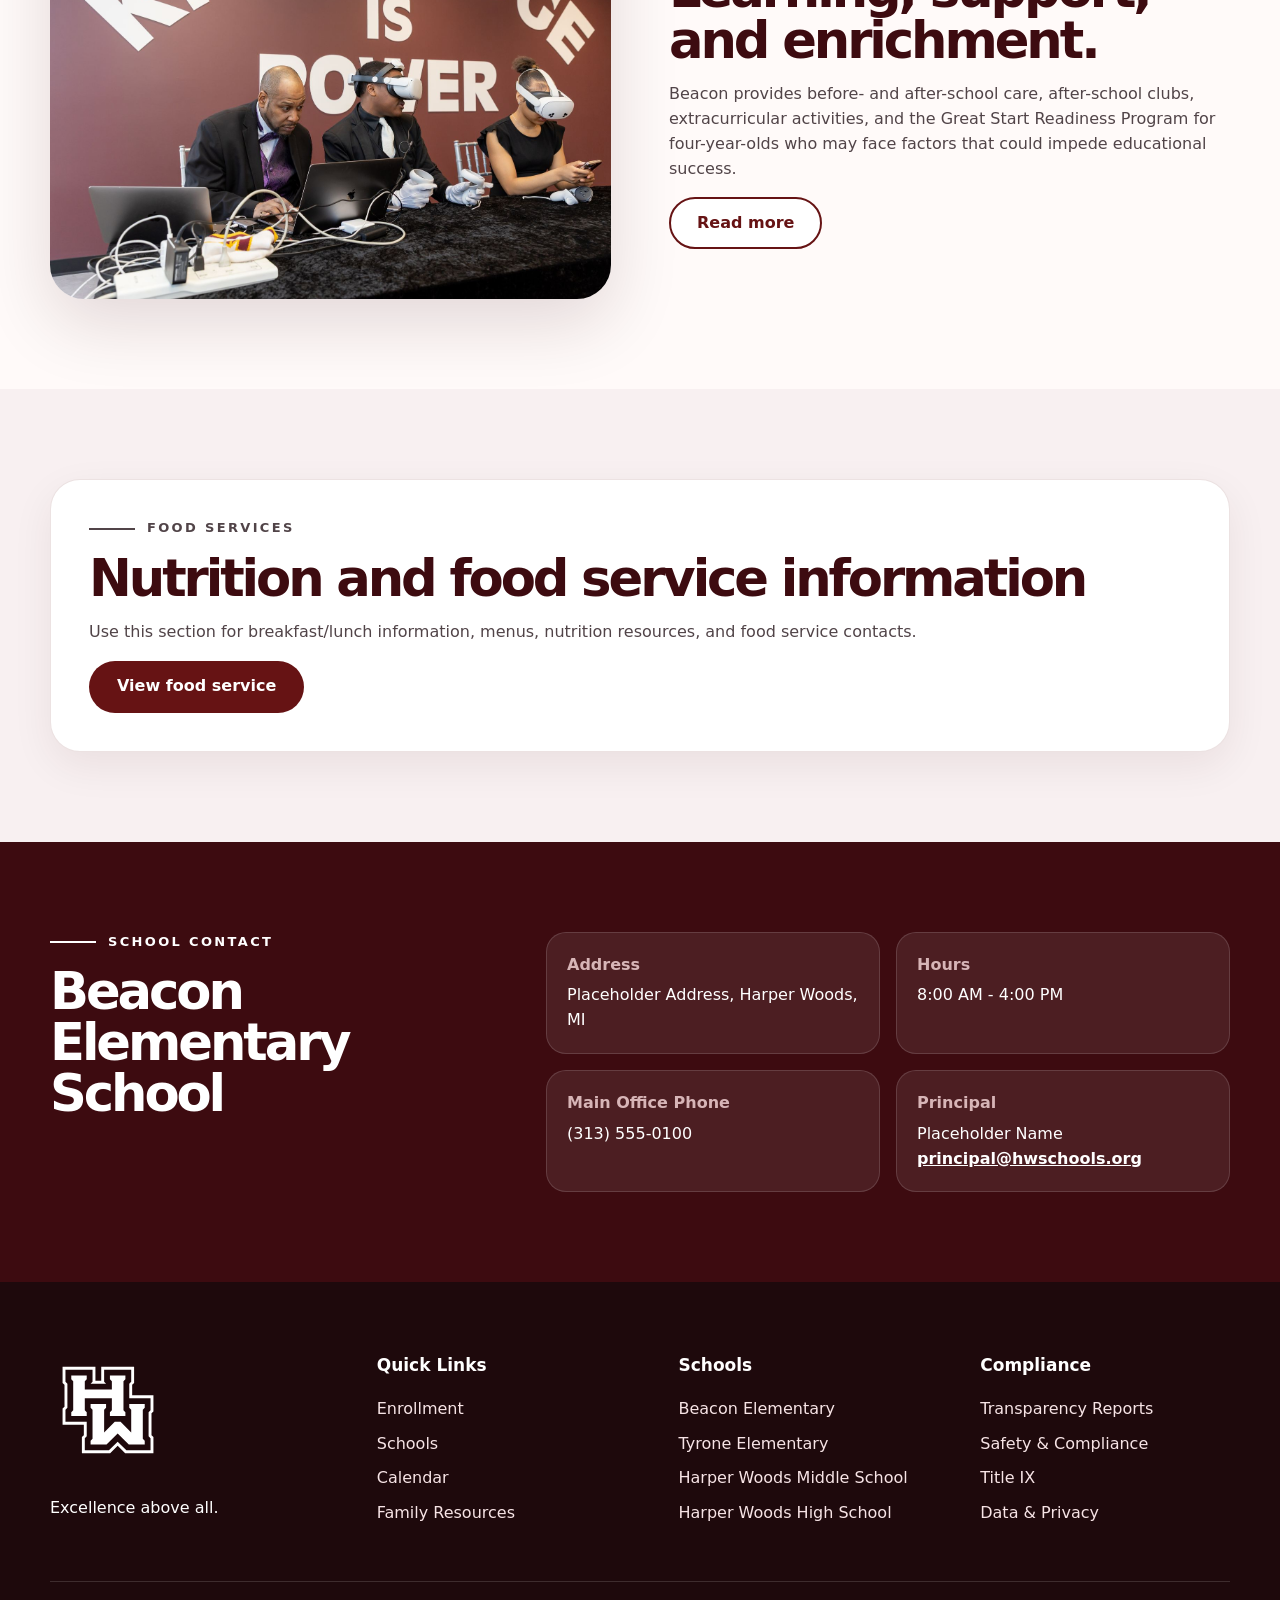
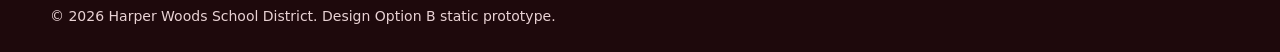
==== commit 23ce8127: "Add files via upload" ====
--- a/school.html
+++ b/school.html
@@ -185,7 +185,7 @@
         <p>Excellence above all.</p>
       </div>
       <nav aria-label="Footer quick links"><h2>Quick Links</h2><a href="index.html#enrollment">Enrollment</a><a href="index.html#schools">Schools</a><a href="index.html#events">Calendar</a><a href="index.html#families">Family Resources</a></nav>
-      <nav aria-label="Footer schools"><h2>Schools</h2><a href="school.html">Beacon Elementary</a><a href="school.html">Tyrone Elementary</a><a href="school.html">Triumph Middle School</a><a href="school.html">Harper Woods High School</a></nav>
+      <nav aria-label="Footer schools"><h2>Schools</h2><a href="school.html">Beacon Elementary</a><a href="school.html">Tyrone Elementary</a><a href="school.html">Harper Woods Middle School</a><a href="school.html">Harper Woods High School</a></nav>
       <nav aria-label="Footer compliance"><h2>Compliance</h2><a href="#">Transparency Reports</a><a href="#">Safety & Compliance</a><a href="#">Title IX</a><a href="#">Data & Privacy</a></nav>
     </div>
     <div class="container footer-bottom">© 2026 Harper Woods School District. Design Option B static prototype.</div>
--- a/assets/css/style.css
+++ b/assets/css/style.css
@@ -22,7 +22,7 @@
 
 .hero-b{position:relative;overflow:hidden;background:radial-gradient(circle at 15% 15%, #fff 0 20%, var(--blush) 21% 55%, #fffaf9 56%)}.hero-home{padding:86px 0 78px}.hero-b__grid{display:grid;grid-template-columns:minmax(0, .95fr) minmax(420px, 1.05fr);gap:58px;align-items:center}.hero-b__content{position:relative;z-index:2}.eyebrow{display:flex;align-items:center;gap:12px;margin:0 0 14px;color:var(--accent);font-size:13px;letter-spacing:.18em;text-transform:uppercase;font-weight:850}.eyebrow:before{content:"";width:46px;height:2px;background:currentColor}.eyebrow-light{color:#fff}.hero-b h1,.section h2,.school-title-card h1{margin:0 0 18px;font-size:clamp(46px, 7vw, 92px);line-height:.93;letter-spacing:-.07em;color:var(--maroon-dark)}.hero-b p{font-size:clamp(18px, 2vw, 23px);max-width:680px;color:#514448;margin:0 0 30px}.button-row{display:flex;align-items:center;gap:14px;flex-wrap:wrap}.btn{display:inline-flex;align-items:center;justify-content:center;min-height:52px;padding:0 26px;border-radius:999px;text-decoration:none;font-weight:900;border:2px solid transparent}.btn-primary{background:var(--maroon);color:#fff}.btn-primary:hover,.btn-primary:focus{background:var(--maroon-dark)}.btn-outline{border-color:var(--maroon);color:var(--maroon);background:#fff}.btn-outline:hover,.btn-outline:focus{background:var(--blush)}.btn-ghost{border-color:rgba(102,19,20,.25);color:var(--maroon);background:rgba(255,255,255,.65)}.btn-light{background:#fff;color:var(--maroon)}.btn-outline-light{border-color:rgba(255,255,255,.6);color:#fff}.hero-collage{position:relative;min-height:520px}.hero-collage__main{width:88%;height:500px;object-fit:cover;border-radius:44px;box-shadow:var(--shadow);margin-left:auto}.hero-collage__small{position:absolute;width:230px;height:170px;object-fit:cover;border-radius:28px;border:10px solid #fff;box-shadow:var(--shadow);left:0;bottom:40px}.hero-stat{position:absolute;right:18px;bottom:18px;background:var(--maroon);color:#fff;border-radius:26px;padding:20px 24px;box-shadow:var(--shadow);min-width:150px}.hero-stat strong{display:block;font-size:46px;line-height:1}.hero-stat span{display:block;font-size:14px;font-weight:800}.quick-panel{margin-top:-32px;position:relative;z-index:4}.quick-panel__grid{display:grid;grid-template-columns:repeat(4,1fr);gap:14px}.quick-panel a{background:#fff;border:1px solid rgba(102,19,20,.12);border-radius:24px;padding:22px;text-decoration:none;box-shadow:0 18px 48px rgba(53,10,16,.1);transition:.18s ease}.quick-panel a:hover,.quick-panel a:focus{transform:translateY(-4px);border-color:var(--rose)}.quick-panel span{display:block;color:var(--accent);font-weight:900;margin-bottom:8px}.quick-panel strong{display:block;font-size:19px;color:var(--maroon-dark)}.quick-panel small{display:block;color:var(--muted);font-weight:750;margin-top:2px}.section{padding:90px 0}.section-tint{background:var(--blush)}.section-deep{background:#fffaf9;padding:50px 0}.section-head{margin-bottom:34px}.section-head h2,.section h2{font-size:clamp(36px, 4vw, 60px);line-height:1;letter-spacing:-.06em;color:var(--maroon-dark);margin:0 0 14px}.section-head p:not(.eyebrow),.section p{color:#514448}.split-head{display:flex;align-items:end;justify-content:space-between;gap:26px}.text-link{font-weight:900;color:var(--maroon);text-underline-offset:6px}.two-col{display:grid;grid-template-columns:1fr 1fr;gap:58px;align-items:center}.two-col--text-first{grid-template-columns:1.05fr .95fr}.mission-stack{display:grid;gap:14px}.mission-stack article{background:#fff;border:1px solid rgba(102,19,20,.12);border-radius:24px;padding:24px;box-shadow:0 12px 34px rgba(53,10,16,.07)}.mission-stack strong{display:block;color:var(--maroon);font-size:28px}.mission-stack span{display:block;color:var(--muted);font-weight:700}.school-mosaic{display:grid;grid-template-columns:repeat(4,1fr);gap:18px}.school-tile{background:#fff;border-radius:28px;overflow:hidden;text-decoration:none;box-shadow:0 18px 46px rgba(53,10,16,.1);border:1px solid rgba(102,19,20,.08);min-height:100%;transition:.18s ease}.school-tile:hover,.school-tile:focus{transform:translateY(-5px)}.school-tile img{height:190px;width:100%;object-fit:cover}.school-tile--large{grid-column:span 2;grid-row:span 2}.school-tile--large img{height:430px}.school-tile span,.program-feature span{display:block;margin:24px 24px 6px;color:var(--accent);text-transform:uppercase;letter-spacing:.16em;font-size:12px;font-weight:900}.school-tile h3{margin:0 24px 10px;color:var(--maroon-dark);font-size:22px;line-height:1.05}.school-tile p{margin:0 24px 26px;color:#514448}.program-board{display:grid;grid-template-columns:.9fr 1.1fr;gap:24px}.program-feature{background:var(--maroon-dark);color:#fff;border-radius:32px;overflow:hidden;display:grid;grid-template-columns:1fr}.program-feature img{height:270px;width:100%;object-fit:cover}.program-feature div{padding:28px}.program-feature span{margin:0 0 8px;color:var(--rose)}.program-feature h3{font-size:32px;line-height:1;margin:0 0 12px}.program-feature p{color:#f6e6e7;margin:0}.program-list{display:grid;grid-template-columns:repeat(2,1fr);gap:14px}.program-list article{padding:22px;border:1px solid rgba(102,19,20,.12);border-radius:22px;background:#fff}.program-list strong{display:block;color:var(--maroon);font-size:20px;margin-bottom:6px}.program-list span{display:block;color:var(--muted);font-weight:650}.enrollment-card{background:linear-gradient(135deg,var(--maroon),#7e1219);border-radius:34px;color:#fff;padding:52px;display:flex;align-items:center;justify-content:space-between;gap:28px;overflow:hidden;position:relative}.enrollment-card:after{content:"";position:absolute;right:-80px;bottom:-100px;width:260px;height:260px;border-radius:50%;background:rgba(255,255,255,.12)}.enrollment-card h2{color:#fff;margin-bottom:12px}.enrollment-card p{color:#f8e9ea;margin:0;max-width:770px}.cards-four{display:grid;grid-template-columns:repeat(4,1fr);gap:16px}.cards-four article{padding:26px;background:#fff;border:1px solid rgba(102,19,20,.12);border-radius:24px;box-shadow:0 12px 38px rgba(53,10,16,.07)}.cards-four span{color:var(--accent);font-weight:900}.cards-four h3{color:var(--maroon-dark);font-size:23px;margin:12px 0 8px}.cards-four p{margin:0;color:var(--muted)}.news-events__grid{display:grid;grid-template-columns:1fr .86fr;gap:56px;align-items:start}.news-item{border-bottom:1px solid rgba(102,19,20,.13);padding:0 0 24px;margin:0 0 24px}.news-item time{font-weight:900;color:var(--accent)}.news-item h3{margin:6px 0 8px;color:var(--maroon-dark);font-size:26px;line-height:1.1}.news-item p{margin:0}.event-panel{background:var(--blush);border:1px solid rgba(102,19,20,.12);border-radius:32px;padding:34px;box-shadow:0 18px 46px rgba(53,10,16,.08)}.event-list{list-style:none;margin:0 0 28px;padding:0;display:grid;gap:12px}.event-list li{display:grid;grid-template-columns:1fr auto;gap:18px;align-items:center;border-bottom:1px solid rgba(102,19,20,.12);padding:0 0 12px}.event-list span{font-weight:800;color:#3c2b2e}.event-list strong{color:var(--maroon);text-align:right}.rounded-img{border-radius:34px;box-shadow:var(--shadow);width:100%;height:420px;object-fit:cover}.utility-grid{display:grid;grid-template-columns:repeat(4,1fr);gap:16px}.utility-grid article{background:var(--blush);border:1px solid rgba(102,19,20,.12);border-radius:24px;padding:25px}.utility-grid h3{font-size:22px;color:var(--maroon-dark);margin:0 0 10px}.utility-grid p{margin:0 0 16px;color:var(--muted)}.utility-grid a{font-weight:900;color:var(--maroon)}
 
-.school-hero-b{position:relative;min-height:520px;background:var(--maroon-dark);overflow:hidden}.school-hero-b__image{position:absolute;inset:0;background:linear-gradient(90deg,rgba(36,7,11,.78),rgba(36,7,11,.42)),url('../images/knowledge-classroom.jpg') center/cover}.school-hero-b__content{position:relative;z-index:2;padding:92px 0}.breadcrumb{color:#f8e1e3;font-weight:800;margin:0 0 26px}.breadcrumb a{color:#fff;text-underline-offset:4px}.school-title-card{max-width:680px;background:rgba(255,255,255,.94);border-radius:34px;padding:42px;box-shadow:var(--shadow)}.school-title-card span{display:block;color:var(--accent);font-weight:900;text-transform:uppercase;letter-spacing:.17em;margin-bottom:10px}.school-title-card h1{font-size:clamp(42px,5vw,70px);color:var(--maroon-dark)}.school-title-card p{font-size:19px;margin:0;color:#4c3e42}.school-nav-b{position:sticky;top:88px;z-index:80;background:#fff;border-bottom:1px solid rgba(102,19,20,.12);box-shadow:0 10px 28px rgba(53,10,16,.06)}.school-nav-b__inner{display:flex;align-items:center;justify-content:center;gap:10px;flex-wrap:wrap;overflow:visible;padding:12px 0}.school-nav-b a{flex:0 0 auto;text-decoration:none;border:1px solid rgba(102,19,20,.18);border-radius:999px;padding:12px 18px;font-weight:900;color:var(--maroon-dark);background:#fff;line-height:1.1}.school-nav-b a.is-active{background:var(--maroon);color:#fff;border-color:var(--maroon)}.school-content > section,.school-section-card{scroll-margin-top:170px}main section[id]{scroll-margin-top:170px}.school-layout{display:grid;grid-template-columns:330px minmax(0,1fr);gap:42px;align-items:start}.principal-card{position:sticky;top:160px;background:#fff;border:1px solid rgba(102,19,20,.12);border-radius:28px;padding:20px;box-shadow:0 14px 42px rgba(53,10,16,.08)}.principal-card img{border-radius:20px;height:210px;width:100%;object-fit:cover;margin-bottom:18px}.principal-card h2{font-size:22px;margin:0 0 10px;color:var(--maroon-dark)}.principal-card p{margin:0 0 12px}.principal-card a{font-weight:900;color:var(--maroon)}.school-content h2{font-size:clamp(36px,4vw,58px);line-height:1;margin:0 0 18px;color:var(--maroon-dark);letter-spacing:-.05em}.feature-grid{display:grid;grid-template-columns:repeat(2,1fr);gap:16px;margin-top:28px}.feature-grid article{background:#fff;border:1px solid rgba(102,19,20,.12);border-radius:22px;padding:22px}.feature-grid h3{margin:0 0 8px;color:var(--maroon-dark)}.feature-grid p{margin:0;color:var(--muted)}.school-section-card{background:#fff;border:1px solid rgba(102,19,20,.12);border-radius:30px;padding:38px;box-shadow:0 14px 42px rgba(53,10,16,.07)}.schedule-grid{display:grid;grid-template-columns:repeat(3,1fr);gap:14px}.schedule-grid article{background:var(--blush);border-radius:20px;padding:22px}.schedule-grid span{display:block;color:var(--muted);font-weight:800}.schedule-grid strong{display:block;color:var(--maroon-dark);font-size:22px;margin-top:8px}.resource-list{display:grid;grid-template-columns:repeat(2,1fr);gap:12px;min-width:min(460px,100%)}.resource-list a{background:#fff;border:1px solid rgba(102,19,20,.12);padding:18px;border-radius:18px;text-decoration:none;font-weight:900;color:var(--maroon-dark)}.contact-band{background:var(--maroon-dark);color:#fff}.contact-band .eyebrow,.contact-band h2{color:#fff}.contact-band__inner{display:grid;grid-template-columns:.8fr 1.2fr;gap:40px;align-items:start}.contact-grid{display:grid;grid-template-columns:repeat(2,1fr);gap:16px;margin:0}.contact-grid div{background:rgba(255,255,255,.08);border:1px solid rgba(255,255,255,.14);border-radius:20px;padding:20px}.contact-grid dt{font-weight:900;color:var(--rose);margin-bottom:6px}.contact-grid dd{margin:0}.contact-grid a{color:#fff;font-weight:900}
+.school-hero-b{position:relative;min-height:520px;background:var(--maroon-dark);overflow:hidden}.school-hero-b__image{position:absolute;inset:0;background:linear-gradient(90deg,rgba(36,7,11,.78),rgba(36,7,11,.42)),url('../images/knowledge-classroom.jpg') center/cover}.school-hero-b__content{position:relative;z-index:2;padding:92px 0}.breadcrumb{color:#f8e1e3;font-weight:800;margin:0 0 26px}.breadcrumb a{color:#fff;text-underline-offset:4px}.school-title-card{max-width:680px;background:rgba(255,255,255,.94);border-radius:34px;padding:42px;box-shadow:var(--shadow)}.school-title-card span{display:block;color:var(--accent);font-weight:900;text-transform:uppercase;letter-spacing:.17em;margin-bottom:10px}.school-title-card h1{font-size:clamp(42px,5vw,70px);color:var(--maroon-dark)}.school-title-card p{font-size:19px;margin:0;color:#4c3e42}.school-nav-b{position:sticky;top:88px;z-index:80;background:#fff;border-bottom:1px solid rgba(102,19,20,.12);box-shadow:0 10px 28px rgba(53,10,16,.06)}.school-nav-b .container{width:min(100% - 40px,1740px)}.school-nav-b__inner{display:flex;align-items:center;justify-content:center;gap:12px;flex-wrap:nowrap;overflow:visible;padding:12px 0}.school-nav-b a{flex:0 0 auto;text-decoration:none;border:1px solid rgba(102,19,20,.18);border-radius:999px;padding:12px 16px;font-weight:900;color:var(--maroon-dark);background:#fff;line-height:1.1;font-size:clamp(14px,.86vw,18px);white-space:nowrap}.school-nav-b a.is-active{background:var(--maroon);color:#fff;border-color:var(--maroon)}.school-content > section,.school-section-card{scroll-margin-top:170px}main section[id]{scroll-margin-top:170px}.school-layout{display:grid;grid-template-columns:330px minmax(0,1fr);gap:42px;align-items:start}.principal-card{position:sticky;top:160px;background:#fff;border:1px solid rgba(102,19,20,.12);border-radius:28px;padding:20px;box-shadow:0 14px 42px rgba(53,10,16,.08)}.principal-card img{border-radius:20px;height:210px;width:100%;object-fit:cover;margin-bottom:18px}.principal-card h2{font-size:22px;margin:0 0 10px;color:var(--maroon-dark)}.principal-card p{margin:0 0 12px}.principal-card a{font-weight:900;color:var(--maroon)}.school-content h2{font-size:clamp(36px,4vw,58px);line-height:1;margin:0 0 18px;color:var(--maroon-dark);letter-spacing:-.05em}.feature-grid{display:grid;grid-template-columns:repeat(2,1fr);gap:16px;margin-top:28px}.feature-grid article{background:#fff;border:1px solid rgba(102,19,20,.12);border-radius:22px;padding:22px}.feature-grid h3{margin:0 0 8px;color:var(--maroon-dark)}.feature-grid p{margin:0;color:var(--muted)}.school-section-card{background:#fff;border:1px solid rgba(102,19,20,.12);border-radius:30px;padding:38px;box-shadow:0 14px 42px rgba(53,10,16,.07)}.schedule-grid{display:grid;grid-template-columns:repeat(3,1fr);gap:14px}.schedule-grid article{background:var(--blush);border-radius:20px;padding:22px}.schedule-grid span{display:block;color:var(--muted);font-weight:800}.schedule-grid strong{display:block;color:var(--maroon-dark);font-size:22px;margin-top:8px}.resource-list{display:grid;grid-template-columns:repeat(2,1fr);gap:12px;min-width:min(460px,100%)}.resource-list a{background:#fff;border:1px solid rgba(102,19,20,.12);padding:18px;border-radius:18px;text-decoration:none;font-weight:900;color:var(--maroon-dark)}.contact-band{background:var(--maroon-dark);color:#fff}.contact-band .eyebrow,.contact-band h2{color:#fff}.contact-band__inner{display:grid;grid-template-columns:.8fr 1.2fr;gap:40px;align-items:start}.contact-grid{display:grid;grid-template-columns:repeat(2,1fr);gap:16px;margin:0}.contact-grid div{background:rgba(255,255,255,.08);border:1px solid rgba(255,255,255,.14);border-radius:20px;padding:20px}.contact-grid dt{font-weight:900;color:var(--rose);margin-bottom:6px}.contact-grid dd{margin:0}.contact-grid a{color:#fff;font-weight:900}
 
 .site-footer{background:#1e090c;color:#fff;padding:70px 0 24px}.footer-grid{display:grid;grid-template-columns:1.1fr repeat(3,1fr);gap:52px}.footer-grid img{width:116px;margin-bottom:28px}.footer-grid h2{font-size:17px;margin:0 0 18px}.footer-grid a{display:block;color:#f7e4e6;text-decoration:none;margin:10px 0}.footer-grid a:hover,.footer-grid a:focus{text-decoration:underline}.footer-bottom{border-top:1px solid rgba(255,255,255,.14);margin-top:44px;padding-top:24px;color:#e9d2d4;font-size:14px}
 
@@ -37,6 +37,6 @@
 @media (max-width:1260px){
   .header-shell{min-height:82px}.brand{min-width:0}.primary-nav{display:none;position:absolute;top:100%;left:0;right:0;background:#fff;border-bottom:1px solid rgba(102,19,20,.12);box-shadow:0 18px 40px rgba(53,10,16,.12)}.primary-nav.is-open{display:block}.primary-nav ul{width:min(var(--container),calc(100% - 40px));margin:0 auto;padding:16px 0 24px;display:grid;grid-template-columns:repeat(2,1fr);gap:6px}.primary-nav a{padding:15px 12px;border-radius:14px}.primary-nav a:hover,.primary-nav a:focus{background:var(--blush)}.dropdown{position:static;opacity:1;visibility:visible;transform:none;box-shadow:none;border:0;background:transparent;min-width:0;padding:0 0 0 12px}.nav-toggle{display:flex}.has-menu:hover .dropdown,.has-menu:focus-within .dropdown{transform:none}.chevron{display:none}.hero-b__grid{grid-template-columns:1fr;gap:36px}.hero-collage{min-height:auto}.hero-collage__main{width:100%;height:420px}.hero-collage__small{display:none}.hero-stat{right:18px;bottom:18px}.school-mosaic{grid-template-columns:repeat(3,1fr)}.school-tile--large{grid-column:span 2;grid-row:auto}.school-tile--large img{height:260px}.program-board,.news-events__grid,.school-layout,.contact-band__inner{grid-template-columns:1fr}.principal-card{position:static}.footer-grid{grid-template-columns:repeat(2,1fr)}}
 @media (max-width:900px){
-  :root{--header-offset:92px}.container{width:min(100% - 28px,var(--container))}.top-strip__inner{gap:10px;font-size:14px;padding:8px 0}.brand img{width:56px}.brand span{font-size:13px}.hero-home{padding:58px 0}.hero-b h1{font-size:58px}.hero-collage__main{height:330px;border-radius:30px}.quick-panel{margin-top:0;padding-top:18px}.quick-panel__grid,.cards-four,.utility-grid{grid-template-columns:repeat(2,1fr)}.section{padding:64px 0}.two-col,.two-col--text-first{grid-template-columns:1fr}.school-mosaic{grid-template-columns:repeat(2,1fr)}.program-list,.feature-grid,.schedule-grid,.contact-grid{grid-template-columns:1fr}.enrollment-card{display:block;padding:34px}.enrollment-card .button-row{margin-top:24px}.split-head{display:block}.resource-list{margin-top:20px}.school-nav-b{position:static;top:auto}.school-nav-b__inner{overflow:visible;display:grid;grid-template-columns:1fr;gap:10px;padding:18px 14px}.school-nav-b a{text-align:center;border-radius:999px;padding:18px 20px}.school-nav-b a:not(:first-child){background:#fff;color:var(--maroon-dark);border-color:rgba(102,19,20,.18)}.school-nav-b a:first-child{background:var(--maroon);color:#fff;border-color:var(--maroon)}main section[id],.school-content > section,.school-section-card{scroll-margin-top:100px}.school-title-card{padding:30px}.school-hero-b__content{padding:60px 0}.rounded-img{height:320px}.footer-grid{grid-template-columns:1fr}}
+  :root{--header-offset:92px}.container{width:min(100% - 28px,var(--container))}.top-strip__inner{gap:10px;font-size:14px;padding:8px 0}.brand img{width:56px}.brand span{font-size:13px}.hero-home{padding:58px 0}.hero-b h1{font-size:58px}.hero-collage__main{height:330px;border-radius:30px}.quick-panel{margin-top:0;padding-top:18px}.quick-panel__grid,.cards-four,.utility-grid{grid-template-columns:repeat(2,1fr)}.section{padding:64px 0}.two-col,.two-col--text-first{grid-template-columns:1fr}.school-mosaic{grid-template-columns:repeat(2,1fr)}.program-list,.feature-grid,.schedule-grid,.contact-grid{grid-template-columns:1fr}.enrollment-card{display:block;padding:34px}.enrollment-card .button-row{margin-top:24px}.split-head{display:block}.resource-list{margin-top:20px}.school-nav-b{position:static;top:auto}.school-nav-b .container{width:min(100% - 28px,var(--container))}.school-nav-b__inner{overflow:visible;display:grid;grid-template-columns:1fr;gap:10px;padding:18px 14px}.school-nav-b a{text-align:center;border-radius:999px;padding:18px 20px}.school-nav-b a:not(:first-child){background:#fff;color:var(--maroon-dark);border-color:rgba(102,19,20,.18)}.school-nav-b a:first-child{background:var(--maroon);color:#fff;border-color:var(--maroon)}main section[id],.school-content > section,.school-section-card{scroll-margin-top:100px}.school-title-card{padding:30px}.school-hero-b__content{padding:60px 0}.rounded-img{height:320px}.footer-grid{grid-template-columns:1fr}}
 @media (max-width:580px){
   .primary-nav ul{grid-template-columns:1fr}.header-shell{min-height:78px}.hero-b h1{font-size:46px}.section h2,.section-head h2{font-size:38px}.button-row{align-items:stretch}.btn{width:100%}.quick-panel__grid,.school-mosaic,.cards-four,.utility-grid{grid-template-columns:1fr}.school-tile--large{grid-column:auto}.school-tile img,.school-tile--large img{height:220px}.program-board{display:block}.program-list{margin-top:16px}.news-events__grid{gap:26px}.event-list li{grid-template-columns:1fr}.event-list strong{text-align:left}.hero-stat{position:static;margin-top:14px}.school-nav-b__inner{padding-left:10px;padding-right:10px}.contact-grid{grid-template-columns:1fr}}
